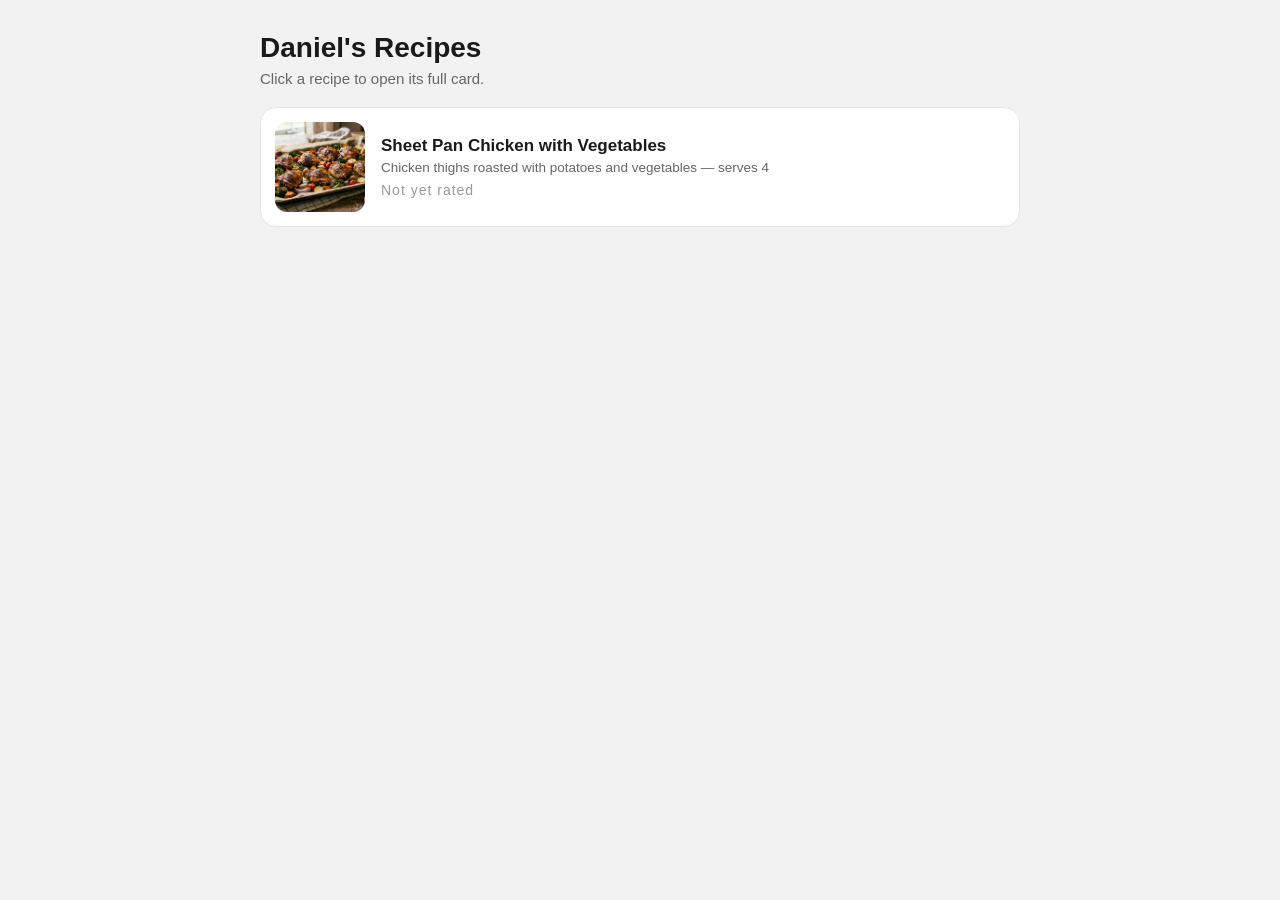
==== recipe-site/index.html @ 8e638019 "Add files via upload" ====
<!DOCTYPE html>
<html lang="en">
<head>
<meta charset="UTF-8">
<meta name="viewport" content="width=device-width, initial-scale=1.0">
<title>Daniel's Recipes</title>
<link rel="stylesheet" href="assets/style.css">
</head>
<body>

<div class="toc-header">
  <h1>Daniel's Recipes</h1>
  <p>Click a recipe to open its full card.</p>
</div>

<div class="recipe-list">

  <a class="recipe-tile" href="recipes/sheet-pan-chicken.html" data-slug="sheet-pan-chicken">
    <img src="assets/sheet_pan_hero.png" alt="Sheet Pan Chicken with Vegetables">
    <div class="recipe-tile-body">
      <h2>Sheet Pan Chicken with Vegetables</h2>
      <p>Chicken thighs roasted with potatoes and vegetables &mdash; serves 4</p>
      <span class="tile-stars">Not yet rated</span>
    </div>
  </a>

  <!-- Add new recipe tiles here, following the same pattern -->

</div>

<script src="assets/ratings.js"></script>
<script>renderTocStars();</script>
</body>
</html>
---- recipe-site/assets/style.css ----
* { box-sizing: border-box; }
html { -webkit-text-size-adjust: 100%; }
body {
  margin: 0;
  padding: 32px 16px;
  background: #f2f2f2;
  font-family: -apple-system, BlinkMacSystemFont, "Segoe UI", Helvetica, Arial, sans-serif;
  color: #1a1a1a;
}
.card {
  max-width: 760px;
  margin: 0 auto;
  background: #ffffff;
  border-radius: 20px;
  border: 1px solid #e6e6e6;
  padding: 24px;
}

/* ---------- Table of contents ---------- */
.toc-header {
  max-width: 760px;
  margin: 0 auto 20px auto;
}
.toc-header h1 {
  font-size: 28px;
  margin: 0 0 6px 0;
}
.toc-header p {
  color: #666;
  margin: 0;
  font-size: 15px;
}
.recipe-list {
  max-width: 760px;
  margin: 0 auto;
  display: grid;
  gap: 14px;
}
.recipe-tile {
  display: flex;
  align-items: center;
  gap: 16px;
  background: #fff;
  border: 1px solid #e6e6e6;
  border-radius: 16px;
  padding: 14px;
  text-decoration: none;
  color: inherit;
  transition: box-shadow 0.15s ease, transform 0.15s ease;
}
.recipe-tile:hover {
  box-shadow: 0 4px 14px rgba(0,0,0,0.08);
  transform: translateY(-1px);
}
.recipe-tile img {
  width: 90px;
  height: 90px;
  object-fit: cover;
  border-radius: 12px;
  flex-shrink: 0;
  background: #eee;
}
.recipe-tile-body { flex: 1; min-width: 0; }
.recipe-tile-body h2 {
  font-size: 17px;
  margin: 0 0 4px 0;
}
.recipe-tile-body p {
  font-size: 13.5px;
  color: #666;
  margin: 0 0 6px 0;
  overflow: hidden;
  text-overflow: ellipsis;
  white-space: nowrap;
}
.tile-stars {
  font-size: 14px;
  color: #d9a441;
  letter-spacing: 1px;
}

/* ---------- Recipe card ---------- */
.back-link {
  display: inline-flex;
  align-items: center;
  gap: 6px;
  max-width: 760px;
  margin: 0 auto 14px auto;
  font-size: 14px;
  color: #444;
  text-decoration: none;
}
.back-link-wrap {
  max-width: 760px;
  margin: 0 auto;
}
.back-link:hover { text-decoration: underline; }

.photo-strip {
  border-radius: 14px;
  overflow: hidden;
  margin-bottom: 24px;
}
.photo-strip img { display: block; width: 100%; height: 320px; object-fit: cover; }

h1.recipe-title {
  font-size: 26px;
  margin: 0 0 6px 0;
  font-weight: 700;
}
.subtitle {
  color: #5A5A5A;
  font-size: 15px;
  margin: 0 0 14px 0;
}

.meta-row {
  display: flex;
  align-items: center;
  justify-content: space-between;
  flex-wrap: wrap;
  gap: 10px;
  margin-bottom: 16px;
}
.servings-pill {
  display: flex;
  align-items: center;
  gap: 10px;
  border: 1px solid #ddd;
  border-radius: 999px;
  padding: 6px 14px;
  font-size: 15px;
}
.servings-btn {
  width: 26px; height: 26px;
  border-radius: 50%;
  border: 1px solid #ccc;
  background: #fafafa;
  display: flex; align-items: center; justify-content: center;
  font-size: 15px;
  color: #444;
  cursor: pointer;
  user-select: none;
}
.servings-btn:hover { background: #eee; }
.servings-btn.disabled,
.servings-btn[disabled] { opacity: 0.4; cursor: default; pointer-events: none; }

/* Star rating widget */
.star-rating {
  display: inline-flex;
  gap: 2px;
  font-size: 22px;
  cursor: pointer;
  user-select: none;
}
.star-rating .star { color: #ddd; transition: color 0.1s ease; }
.star-rating .star.filled { color: #d9a441; }
.star-rating .star:hover { transform: scale(1.05); }
.rating-label {
  font-size: 12.5px;
  color: #888;
  margin-top: 2px;
}

hr { border: none; border-top: 1px solid #e6e6e6; margin: 20px 0; }

h2.section-title { font-size: 19px; margin: 0 0 14px 0; font-weight: 700; }

.ingredients { list-style: none; padding: 0; margin: 0; }
.ingredients li { font-size: 15px; padding: 7px 0; border-bottom: 1px solid #f2f2f2; }
.ingredients li:last-child { border-bottom: none; }

.steps { list-style: none; padding: 0; margin: 0; }
.step { display: flex; gap: 14px; padding: 12px 0; border-bottom: 1px solid #f2f2f2; }
.step:last-child { border-bottom: none; }
.step-num {
  flex: 0 0 30px; width: 30px; height: 30px;
  border-radius: 50%;
  background: #1a1a1a;
  color: #fff;
  display: flex; align-items: center; justify-content: center;
  font-size: 14px; font-weight: 700;
}
.step-body strong { display: block; font-size: 15px; margin-bottom: 3px; }
.step-body p { margin: 0; font-size: 14.5px; line-height: 1.5; color: #333; }
.timer-chip {
  display: inline-flex; align-items: center; gap: 6px; margin-top: 6px;
  background: #f2f2f2; border-radius: 8px; padding: 4px 10px;
  font-size: 13px; font-weight: 600; color: #444;
}

.notes {
  font-size: 14.5px; line-height: 1.6; color: #333;
  background: #fafafa; border-radius: 12px; padding: 14px 16px;
}

/* ---------- Mobile ---------- */
@media (max-width: 600px) {
  body { padding: 20px 12px; }

  .toc-header h1 { font-size: 23px; }
  .toc-header p { font-size: 14px; }

  .recipe-tile { padding: 10px; gap: 12px; border-radius: 14px; }
  .recipe-tile img { width: 64px; height: 64px; border-radius: 10px; }
  .recipe-tile-body h2 { font-size: 15px; }
  .recipe-tile-body p { font-size: 12.5px; white-space: normal; }
  .tile-stars { font-size: 13px; }

  .card { padding: 16px; border-radius: 16px; }
  .photo-strip img { height: 200px; }
  h1.recipe-title { font-size: 21px; }
  .subtitle { font-size: 14px; }

  .meta-row { flex-direction: column; align-items: flex-start; }
  .star-rating { font-size: 26px; } /* bigger tap targets on touch */

  h2.section-title { font-size: 17px; }
  .ingredients li { font-size: 14.5px; }
  .step-body strong { font-size: 14.5px; }
  .step-body p { font-size: 14px; }
}
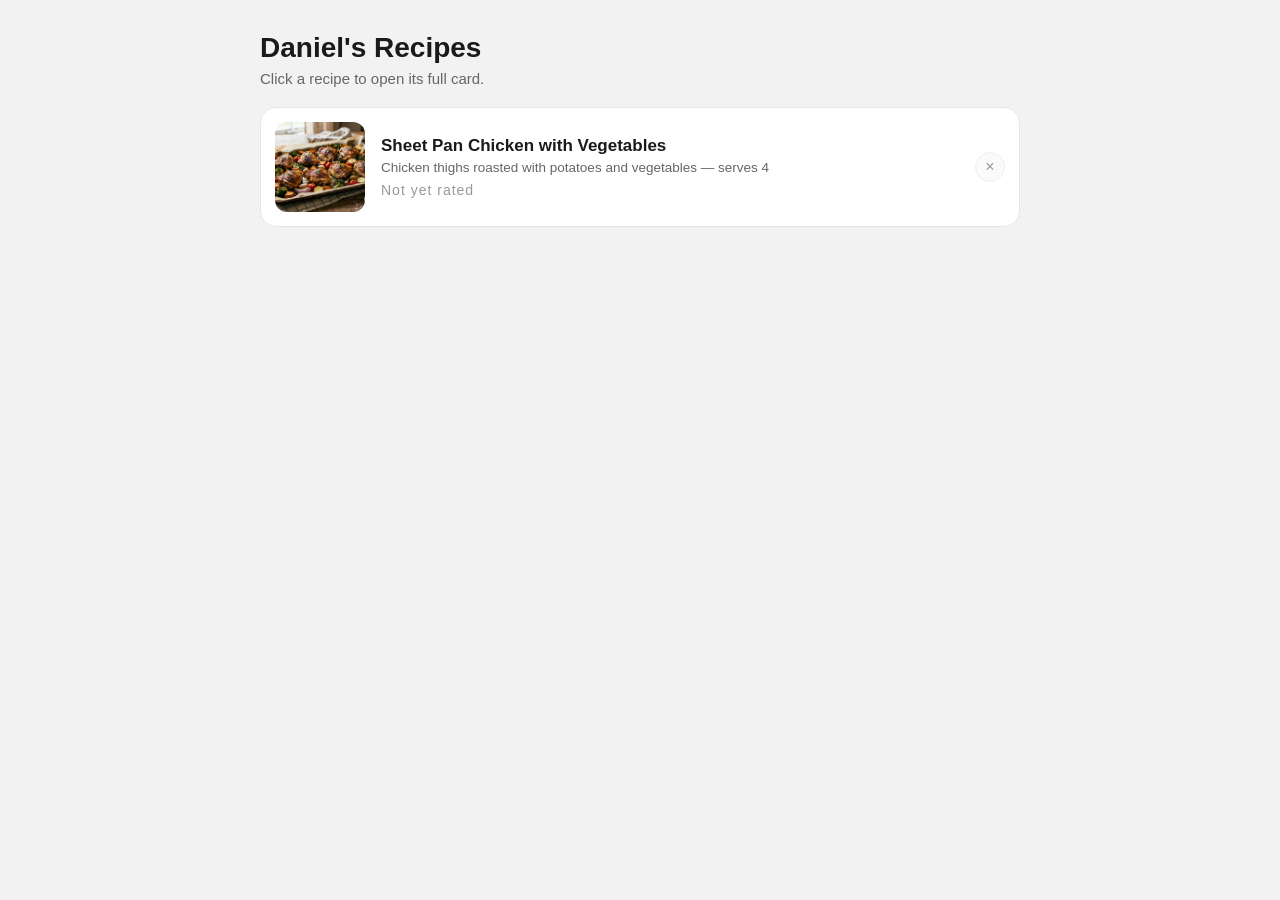
==== commit 92372603: "Add files via upload" ====
--- a/recipe-site/index.html
+++ b/recipe-site/index.html
@@ -13,6 +13,8 @@
   <p>Click a recipe to open its full card.</p>
 </div>
 
+<div class="hidden-banner" id="hidden-banner"></div>
+
 <div class="recipe-list">
 
   <a class="recipe-tile" href="recipes/sheet-pan-chicken.html" data-slug="sheet-pan-chicken">
@@ -22,6 +24,9 @@
       <p>Chicken thighs roasted with potatoes and vegetables &mdash; serves 4</p>
       <span class="tile-stars">Not yet rated</span>
     </div>
+    <button class="tile-delete" data-slug="sheet-pan-chicken" data-title="Sheet Pan Chicken with Vegetables"
+            aria-label="Delete recipe"
+            onclick="event.preventDefault(); event.stopPropagation(); confirmDeleteTile(this);">&times;</button>
   </a>
 
   <!-- Add new recipe tiles here, following the same pattern -->
@@ -29,6 +34,9 @@
 </div>
 
 <script src="assets/ratings.js"></script>
-<script>renderTocStars();</script>
+<script>
+  renderTocStars();
+  applyHiddenTiles();
+</script>
 </body>
 </html>
--- a/recipe-site/assets/style.css
+++ b/recipe-site/assets/style.css
@@ -78,6 +78,35 @@
   color: #d9a441;
   letter-spacing: 1px;
 }
+.tile-delete {
+  flex-shrink: 0;
+  width: 30px; height: 30px;
+  border-radius: 50%;
+  border: 1px solid #eee;
+  background: #fafafa;
+  color: #999;
+  font-size: 16px;
+  display: flex; align-items: center; justify-content: center;
+  cursor: pointer;
+}
+.tile-delete:hover { background: #fdecea; border-color: #f3c8c3; color: #c0392b; }
+.hidden-banner {
+  display: none;
+  max-width: 760px;
+  margin: 0 auto 14px auto;
+  font-size: 13.5px;
+  color: #777;
+}
+.hidden-banner a { color: #444; }
+.delete-recipe-link {
+  display: inline-block;
+  margin-top: 6px;
+  font-size: 13.5px;
+  color: #999;
+  cursor: pointer;
+  text-decoration: underline;
+}
+.delete-recipe-link:hover { color: #c0392b; }
 
 /* ---------- Recipe card ---------- */
 .back-link {
@@ -207,6 +236,7 @@
   .recipe-tile-body h2 { font-size: 15px; }
   .recipe-tile-body p { font-size: 12.5px; white-space: normal; }
   .tile-stars { font-size: 13px; }
+  .tile-delete { width: 34px; height: 34px; font-size: 18px; }
 
   .card { padding: 16px; border-radius: 16px; }
   .photo-strip img { height: 200px; }
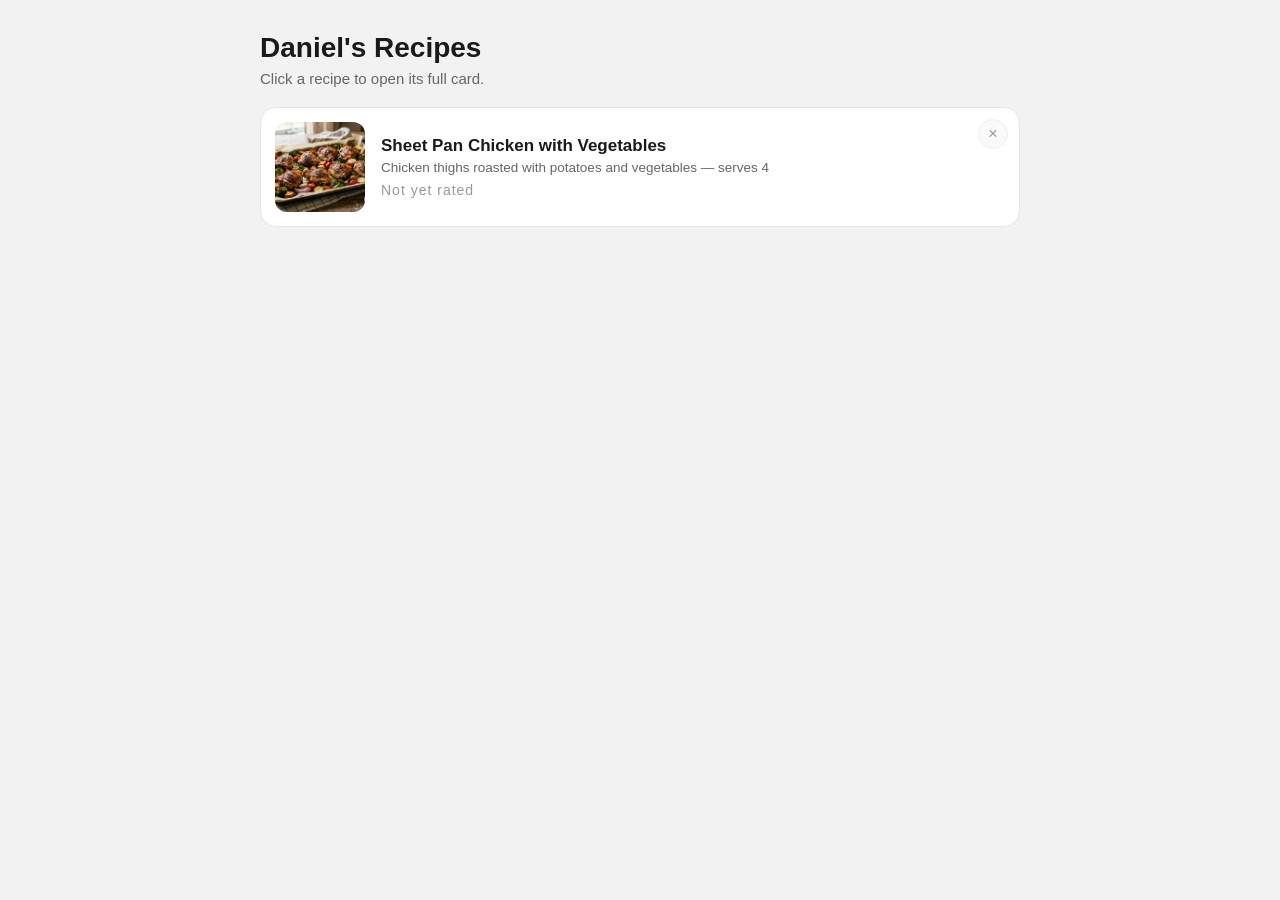
==== commit 006d9a5f: "Add files via upload" ====
--- a/recipe-site/index.html
+++ b/recipe-site/index.html
@@ -17,17 +17,17 @@
 
 <div class="recipe-list">
 
-  <a class="recipe-tile" href="recipes/sheet-pan-chicken.html" data-slug="sheet-pan-chicken">
-    <img src="assets/sheet_pan_hero.png" alt="Sheet Pan Chicken with Vegetables">
-    <div class="recipe-tile-body">
-      <h2>Sheet Pan Chicken with Vegetables</h2>
-      <p>Chicken thighs roasted with potatoes and vegetables &mdash; serves 4</p>
-      <span class="tile-stars">Not yet rated</span>
-    </div>
-    <button class="tile-delete" data-slug="sheet-pan-chicken" data-title="Sheet Pan Chicken with Vegetables"
-            aria-label="Delete recipe"
-            onclick="event.preventDefault(); event.stopPropagation(); confirmDeleteTile(this);">&times;</button>
-  </a>
+  <div class="recipe-tile-wrap" data-slug="sheet-pan-chicken">
+    <a class="recipe-tile" href="recipes/sheet-pan-chicken.html">
+      <img src="assets/sheet_pan_hero.png" alt="Sheet Pan Chicken with Vegetables">
+      <div class="recipe-tile-body">
+        <h2>Sheet Pan Chicken with Vegetables</h2>
+        <p>Chicken thighs roasted with potatoes and vegetables &mdash; serves 4</p>
+        <span class="tile-stars">Not yet rated</span>
+      </div>
+    </a>
+    <button class="tile-delete" data-title="Sheet Pan Chicken with Vegetables" aria-label="Delete recipe">&times;</button>
+  </div>
 
   <!-- Add new recipe tiles here, following the same pattern -->
 
@@ -37,6 +37,7 @@
 <script>
   renderTocStars();
   applyHiddenTiles();
+  wireDeleteButtons();
 </script>
 </body>
 </html>
--- a/recipe-site/assets/style.css
+++ b/recipe-site/assets/style.css
@@ -36,6 +36,9 @@
   display: grid;
   gap: 14px;
 }
+.recipe-tile-wrap {
+  position: relative;
+}
 .recipe-tile {
   display: flex;
   align-items: center;
@@ -43,7 +46,7 @@
   background: #fff;
   border: 1px solid #e6e6e6;
   border-radius: 16px;
-  padding: 14px;
+  padding: 14px 50px 14px 14px;
   text-decoration: none;
   color: inherit;
   transition: box-shadow 0.15s ease, transform 0.15s ease;
@@ -79,7 +82,10 @@
   letter-spacing: 1px;
 }
 .tile-delete {
-  flex-shrink: 0;
+  position: absolute;
+  top: 12px;
+  right: 12px;
+  z-index: 2;
   width: 30px; height: 30px;
   border-radius: 50%;
   border: 1px solid #eee;
@@ -231,12 +237,12 @@
   .toc-header h1 { font-size: 23px; }
   .toc-header p { font-size: 14px; }
 
-  .recipe-tile { padding: 10px; gap: 12px; border-radius: 14px; }
+  .recipe-tile { padding: 10px 44px 10px 10px; gap: 12px; border-radius: 14px; }
   .recipe-tile img { width: 64px; height: 64px; border-radius: 10px; }
   .recipe-tile-body h2 { font-size: 15px; }
   .recipe-tile-body p { font-size: 12.5px; white-space: normal; }
   .tile-stars { font-size: 13px; }
-  .tile-delete { width: 34px; height: 34px; font-size: 18px; }
+  .tile-delete { width: 34px; height: 34px; font-size: 18px; top: 8px; right: 8px; }
 
   .card { padding: 16px; border-radius: 16px; }
   .photo-strip img { height: 200px; }
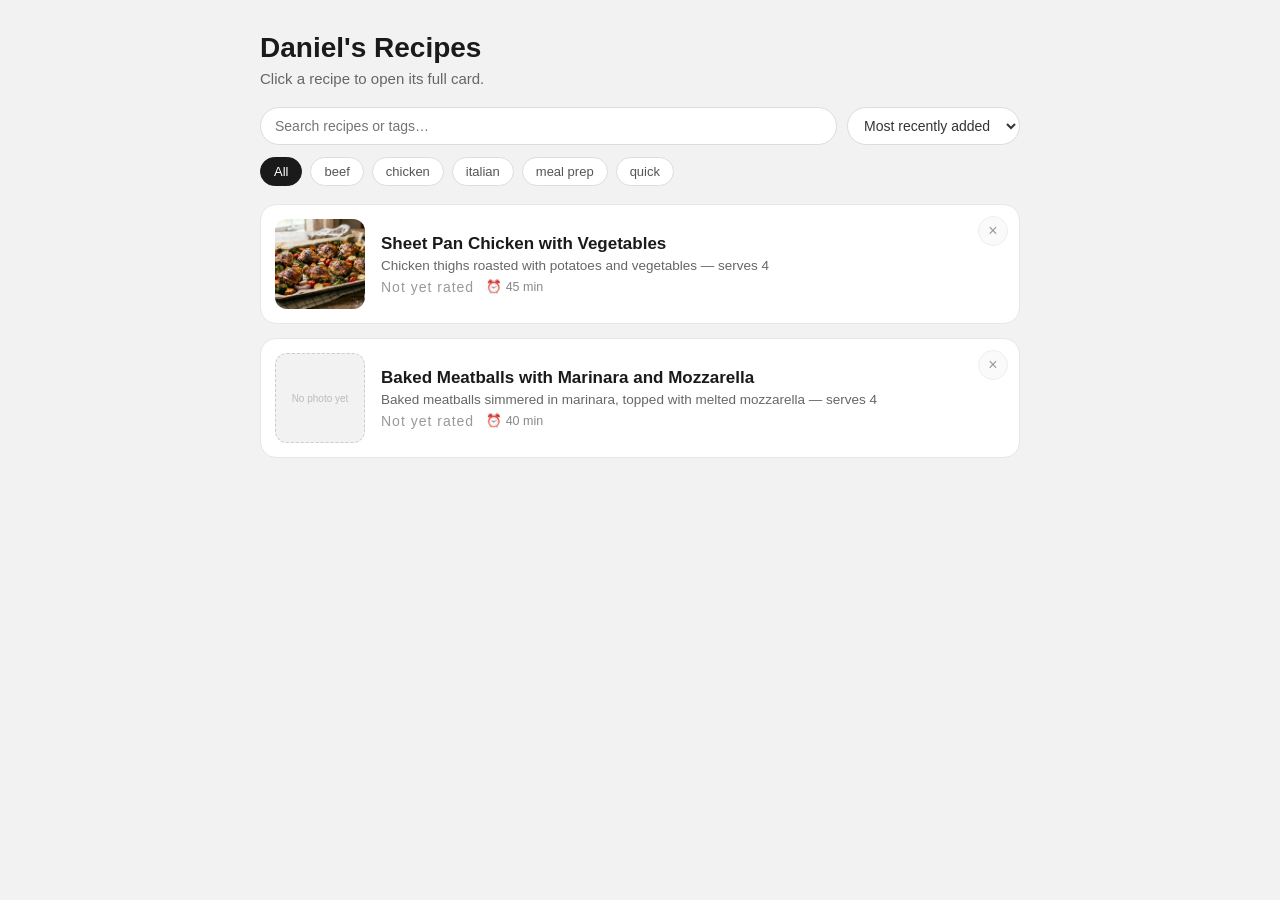
==== commit 783b6d23: "Add meatball recipe" ====
--- a/recipe-site/index.html
+++ b/recipe-site/index.html
@@ -5,6 +5,11 @@
 <meta name="viewport" content="width=device-width, initial-scale=1.0">
 <title>Daniel's Recipes</title>
 <link rel="stylesheet" href="assets/style.css">
+<link rel="manifest" href="manifest.json">
+<link rel="apple-touch-icon" href="assets/icon-192.png">
+<meta name="apple-mobile-web-app-capable" content="yes">
+<meta name="apple-mobile-web-app-title" content="Recipes">
+<meta name="theme-color" content="#ffffff">
 </head>
 <body>
 
@@ -15,21 +20,51 @@
 
 <div class="hidden-banner" id="hidden-banner"></div>
 
-<div class="recipe-list">
+<div class="toc-controls">
+  <input type="text" id="search-box" placeholder="Search recipes or tags&hellip;">
+  <select id="sort-select">
+    <option value="recent">Most recently added</option>
+    <option value="alpha">A&ndash;Z</option>
+    <option value="rating">Highest rated</option>
+  </select>
+</div>
+<div class="tag-filters" id="tag-filters"></div>
 
-  <div class="recipe-tile-wrap" data-slug="sheet-pan-chicken">
+<div class="recipe-list" id="recipe-list">
+
+  <div class="recipe-tile-wrap" data-slug="sheet-pan-chicken" data-tags="chicken, quick, meal prep" data-added="2026-07-11">
     <a class="recipe-tile" href="recipes/sheet-pan-chicken.html">
       <img src="assets/sheet_pan_hero.png" alt="Sheet Pan Chicken with Vegetables">
       <div class="recipe-tile-body">
         <h2>Sheet Pan Chicken with Vegetables</h2>
         <p>Chicken thighs roasted with potatoes and vegetables &mdash; serves 4</p>
-        <span class="tile-stars">Not yet rated</span>
+        <div class="tile-meta-row">
+          <span class="tile-stars">Not yet rated</span>
+          <span class="tile-time">&#9200; 45 min</span>
+        </div>
       </div>
     </a>
     <button class="tile-delete" data-title="Sheet Pan Chicken with Vegetables" aria-label="Delete recipe">&times;</button>
   </div>
 
-  <!-- Add new recipe tiles here, following the same pattern -->
+  <div class="recipe-tile-wrap" data-slug="meatballs-marinara" data-tags="beef, italian, quick" data-added="2026-07-11">
+    <a class="recipe-tile" href="recipes/meatballs-marinara.html">
+      <div class="tile-photo-placeholder">No photo yet</div>
+      <div class="recipe-tile-body">
+        <h2>Baked Meatballs with Marinara and Mozzarella</h2>
+        <p>Baked meatballs simmered in marinara, topped with melted mozzarella &mdash; serves 4</p>
+        <div class="tile-meta-row">
+          <span class="tile-stars">Not yet rated</span>
+          <span class="tile-time">&#9200; 40 min</span>
+        </div>
+      </div>
+    </a>
+    <button class="tile-delete" data-title="Baked Meatballs with Marinara and Mozzarella" aria-label="Delete recipe">&times;</button>
+  </div>
+
+  <!-- Add new recipe tiles here, following the same pattern.
+       data-tags: comma-separated, lowercase, used for search + filter buttons
+       data-added: YYYY-MM-DD, used for "most recently added" sort -->
 
 </div>
 
@@ -38,6 +73,7 @@
   renderTocStars();
   applyHiddenTiles();
   wireDeleteButtons();
+  initTocControls();
 </script>
 </body>
 </html>
--- a/recipe-site/assets/style.css
+++ b/recipe-site/assets/style.css
@@ -76,10 +76,68 @@
   text-overflow: ellipsis;
   white-space: nowrap;
 }
+.tile-meta-row {
+  display: flex;
+  align-items: center;
+  gap: 12px;
+}
 .tile-stars {
   font-size: 14px;
   color: #d9a441;
   letter-spacing: 1px;
+}
+.tile-time {
+  font-size: 12.5px;
+  color: #888;
+}
+
+/* Search / sort / tag filter controls */
+.toc-controls {
+  max-width: 760px;
+  margin: 0 auto 12px auto;
+  display: flex;
+  gap: 10px;
+  flex-wrap: wrap;
+}
+#search-box {
+  flex: 1;
+  min-width: 180px;
+  font-size: 14px;
+  padding: 9px 14px;
+  border-radius: 999px;
+  border: 1px solid #ddd;
+  background: #fff;
+  outline: none;
+}
+#search-box:focus { border-color: #bbb; }
+#sort-select {
+  font-size: 14px;
+  padding: 9px 12px;
+  border-radius: 999px;
+  border: 1px solid #ddd;
+  background: #fff;
+  color: #333;
+}
+.tag-filters {
+  max-width: 760px;
+  margin: 0 auto 18px auto;
+  display: flex;
+  gap: 8px;
+  flex-wrap: wrap;
+}
+.tag-btn {
+  font-size: 13px;
+  padding: 6px 13px;
+  border-radius: 999px;
+  border: 1px solid #ddd;
+  background: #fff;
+  color: #555;
+  cursor: pointer;
+}
+.tag-btn.active {
+  background: #1a1a1a;
+  border-color: #1a1a1a;
+  color: #fff;
 }
 .tile-delete {
   position: absolute;
@@ -137,6 +195,33 @@
   margin-bottom: 24px;
 }
 .photo-strip img { display: block; width: 100%; height: 320px; object-fit: cover; }
+.photo-placeholder {
+  display: flex;
+  align-items: center;
+  justify-content: center;
+  flex-direction: column;
+  gap: 6px;
+  height: 320px;
+  background: #f2f2f2;
+  border: 1.5px dashed #ccc;
+  border-radius: 14px;
+  color: #999;
+  font-size: 14px;
+  margin-bottom: 24px;
+  text-align: center;
+}
+.tile-photo-placeholder {
+  width: 90px; height: 90px;
+  border-radius: 12px;
+  flex-shrink: 0;
+  background: #f2f2f2;
+  border: 1.5px dashed #ccc;
+  display: flex; align-items: center; justify-content: center;
+  color: #bbb;
+  font-size: 10px;
+  text-align: center;
+  line-height: 1.3;
+}
 
 h1.recipe-title {
   font-size: 26px;
@@ -230,6 +315,55 @@
   background: #fafafa; border-radius: 12px; padding: 14px 16px;
 }
 
+.time-pill {
+  display: flex;
+  align-items: center;
+  gap: 6px;
+  border: 1px solid #ddd;
+  border-radius: 999px;
+  padding: 6px 14px;
+  font-size: 14px;
+  color: #444;
+}
+
+.notes-field {
+  width: 100%;
+  min-height: 80px;
+  font-family: inherit;
+  font-size: 14.5px;
+  line-height: 1.5;
+  padding: 12px 14px;
+  border-radius: 12px;
+  border: 1px solid #ddd;
+  resize: vertical;
+  outline: none;
+  box-sizing: border-box;
+}
+.notes-field:focus { border-color: #bbb; }
+.notes-status {
+  font-size: 12.5px;
+  color: #999;
+  margin-top: 6px;
+  min-height: 16px;
+}
+
+/* ---------- Print ---------- */
+@media print {
+  body { background: #fff; padding: 0; }
+  .toc-controls, .tag-filters, .hidden-banner,
+  .tile-delete, .back-link-wrap, .delete-recipe-link,
+  .star-rating, .rating-label, .notes-field, .notes-status,
+  .servings-btn, .photo-strip {
+    display: none !important;
+  }
+  .card, .recipe-tile-wrap {
+    box-shadow: none;
+    border: none;
+    padding: 0;
+  }
+  .meta-row { justify-content: flex-start; gap: 20px; }
+}
+
 /* ---------- Mobile ---------- */
 @media (max-width: 600px) {
   body { padding: 20px 12px; }
@@ -256,4 +390,9 @@
   .ingredients li { font-size: 14.5px; }
   .step-body strong { font-size: 14.5px; }
   .step-body p { font-size: 14px; }
-}
+
+  .toc-controls { flex-direction: column; }
+  #search-box, #sort-select { width: 100%; }
+  .tag-btn { font-size: 12.5px; padding: 5px 11px; }
+  .time-pill { font-size: 13px; padding: 6px 12px; }
+}
